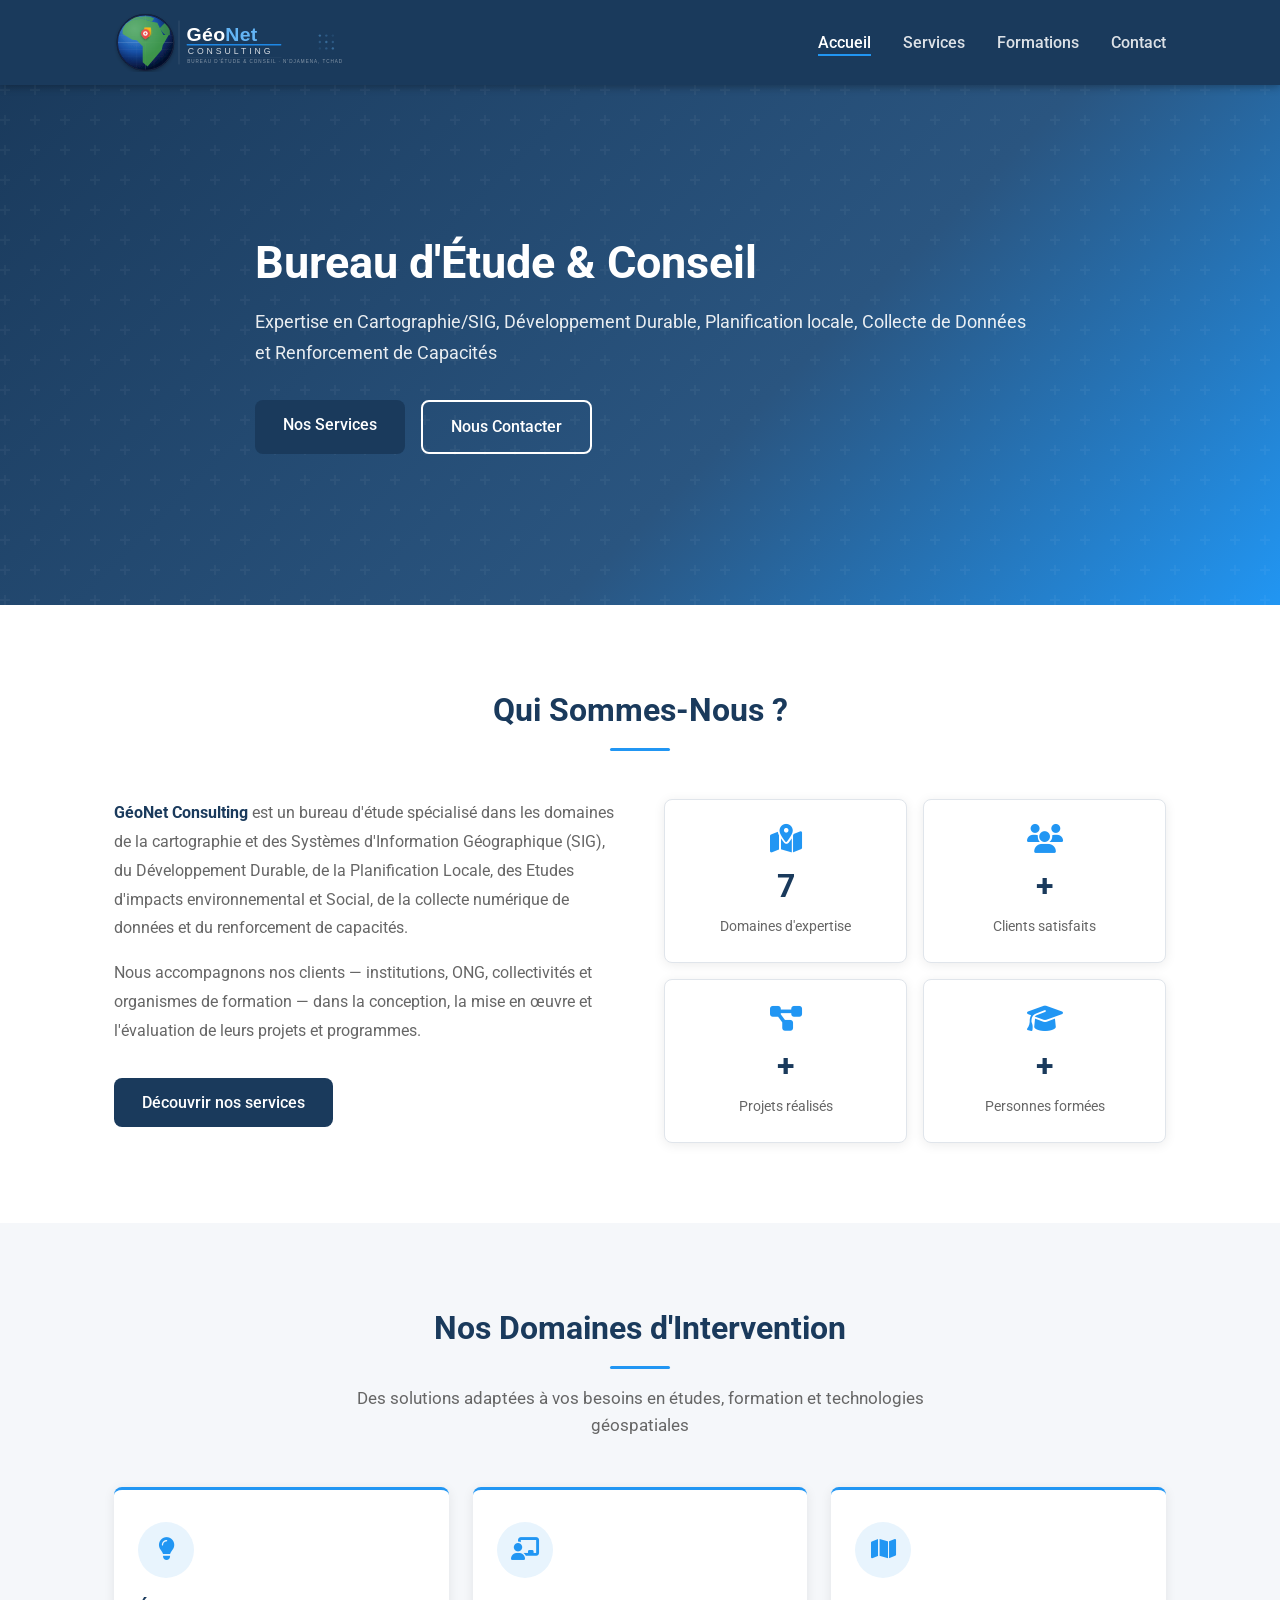
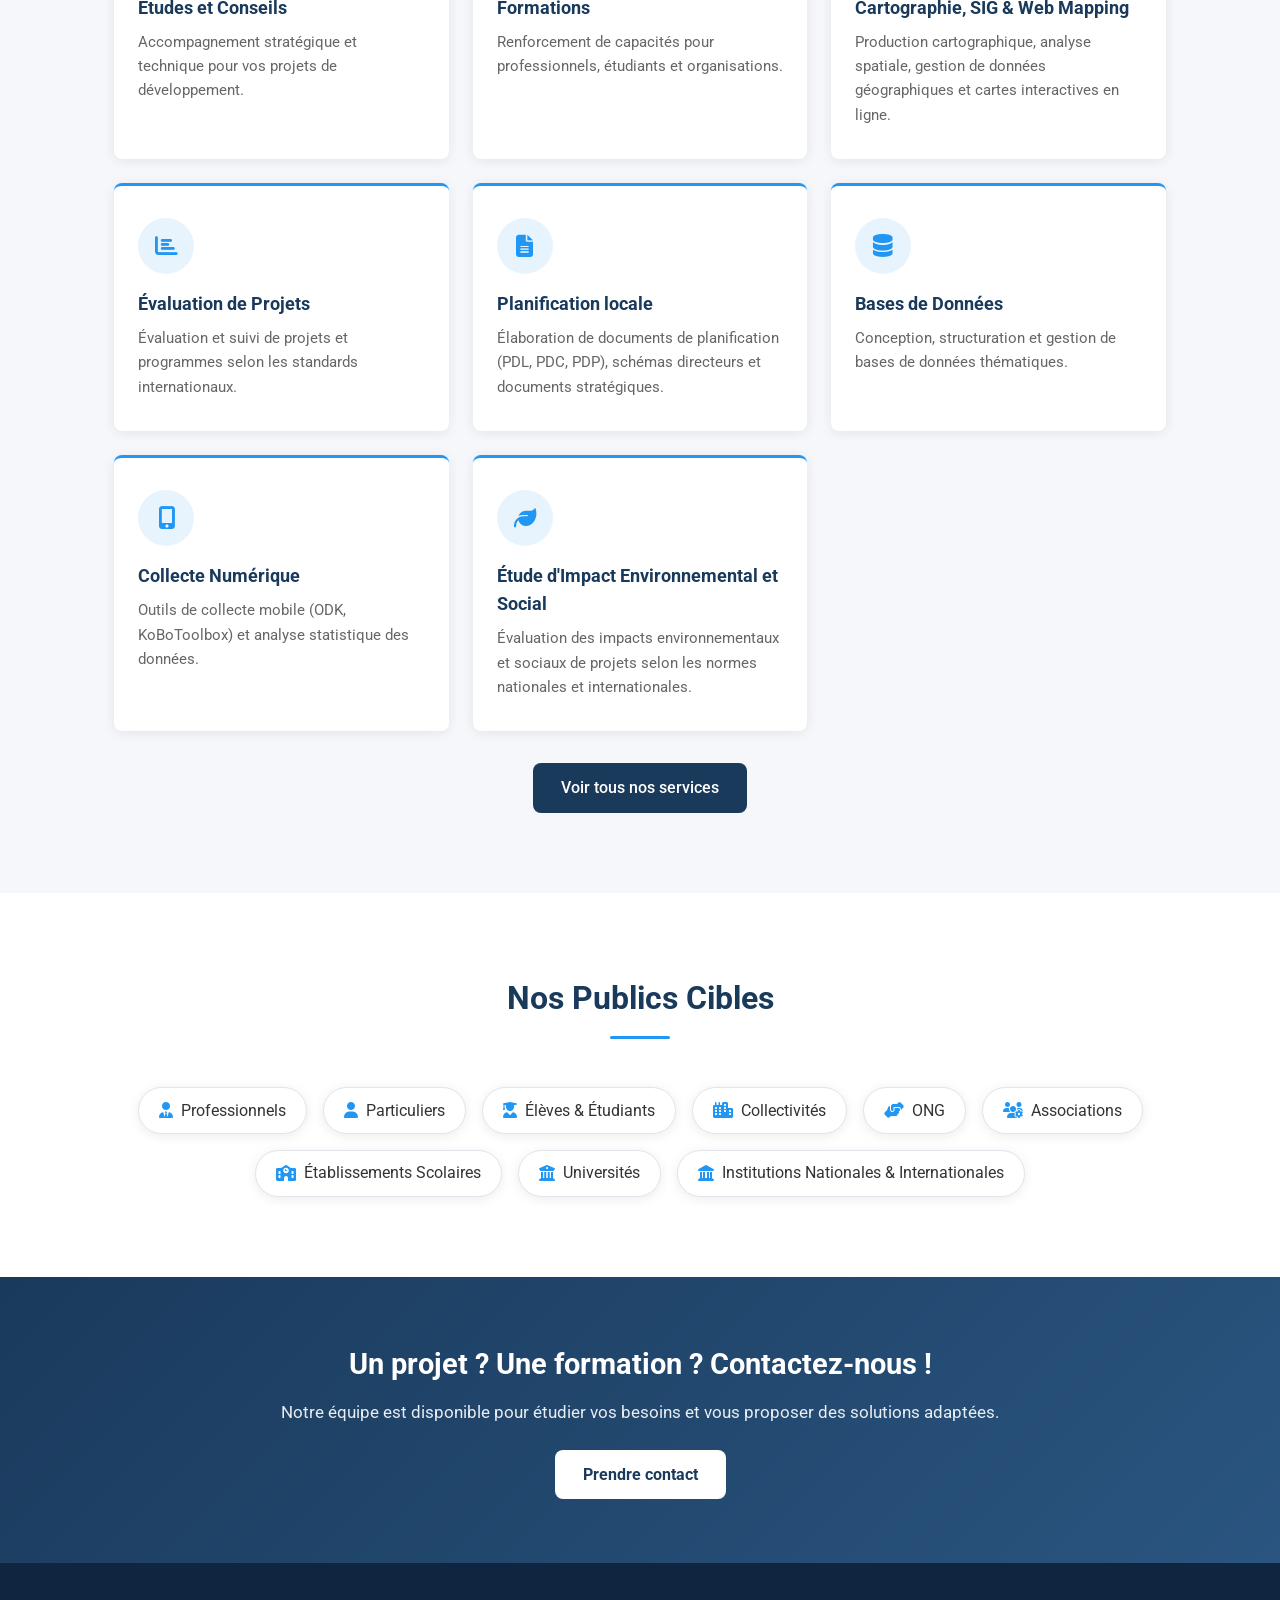
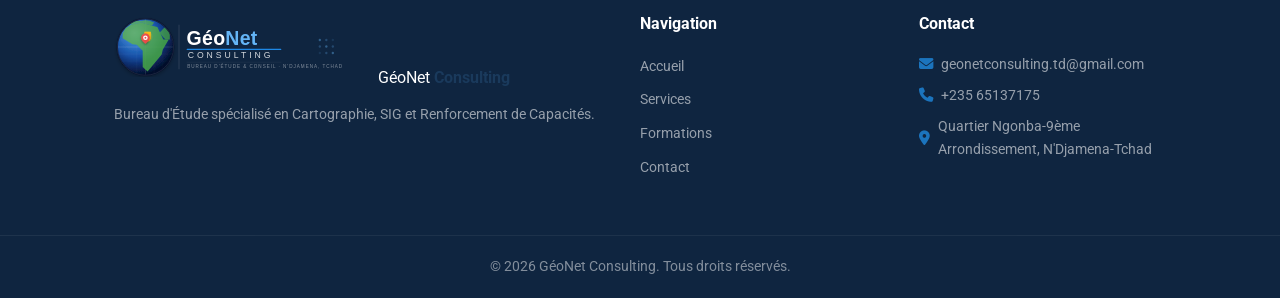
==== index.html @ 871d8946 "Mise à jour site GéoNet Consulting - page contact et formulaire" ====
<!DOCTYPE html>
<html lang="fr">
<head>
  <meta charset="UTF-8" />
  <meta name="viewport" content="width=device-width, initial-scale=1.0" />
  <title>GéoNet Consulting – Bureau d'Étude</title>
  <link rel="stylesheet" href="css/style.css" />
  <link href="https://fonts.googleapis.com/css2?family=Roboto:wght@300;400;500;700&display=swap" rel="stylesheet" />
  <link rel="stylesheet" href="https://cdnjs.cloudflare.com/ajax/libs/font-awesome/6.4.0/css/all.min.css" />
</head>
<body>

  <!-- BARRE DE NAVIGATION -->
  <nav class="navbar">
    <div class="container nav-inner">
      <a href="index.html" class="logo">
        <img src="images/GeoNet_Consulting_Banner.svg" alt="GéoNet Consulting" class="logo-img" />
        <span class="logo-text">GéoNet <strong>Consulting</strong></span>
      </a>
      <button class="nav-toggle" id="navToggle" aria-label="Menu">
        <i class="fas fa-bars"></i>
      </button>
      <ul class="nav-links" id="navLinks">
        <li><a href="index.html" class="active">Accueil</a></li>
        <li><a href="services.html">Services</a></li>
        <li><a href="formations.html">Formations</a></li>
        <li><a href="contact.html">Contact</a></li>
      </ul>
    </div>
  </nav>

  <!-- SECTION HÉRO -->
  <header class="hero">
    <div class="hero-overlay"></div>
    <div class="container hero-content">
      <h1>Bureau d'Étude &amp; Conseil</h1>
      <p class="hero-subtitle">Expertise en Cartographie/SIG, Développement Durable, Planification locale, Collecte de Données<br>et Renforcement de Capacités</p>
      <div class="hero-buttons">
        <a href="services.html" class="btn btn-primary">Nos Services</a>
        <a href="contact.html" class="btn btn-outline">Nous Contacter</a>
      </div>
    </div>
  </header>

  <!-- SECTION À PROPOS -->
  <section class="section about">
    <div class="container">
      <div class="section-header">
        <h2>Qui Sommes-Nous ?</h2>
        <div class="section-divider"></div>
      </div>
      <div class="about-grid">
        <div class="about-text">
          <p><strong>GéoNet Consulting</strong> est un bureau d'étude spécialisé dans les domaines de la cartographie et des Systèmes d'Information Géographique (SIG), du Développement Durable, de la Planification Locale, des Etudes d'impacts environnemental et Social, de la collecte numérique de données et du renforcement de capacités.</p>
          <p>Nous accompagnons nos clients — institutions, ONG, collectivités et organismes de formation — dans la conception, la mise en œuvre et l'évaluation de leurs projets et programmes.</p>
          <a href="services.html" class="btn btn-primary" style="margin-top:1rem;">Découvrir nos services</a>
        </div>
        <div class="about-stats">
          <div class="stat-card">
            <i class="fas fa-map-marked-alt"></i>
            <span class="stat-number">7</span>
            <span class="stat-label">Domaines d'expertise</span>
          </div>
          <div class="stat-card">
            <i class="fas fa-users"></i>
            <span class="stat-number">+</span>
            <span class="stat-label">Clients satisfaits</span>
          </div>
          <div class="stat-card">
            <i class="fas fa-project-diagram"></i>
            <span class="stat-number">+</span>
            <span class="stat-label">Projets réalisés</span>
          </div>
          <div class="stat-card">
            <i class="fas fa-graduation-cap"></i>
            <span class="stat-number">+</span>
            <span class="stat-label">Personnes formées</span>
          </div>
        </div>
      </div>
    </div>
  </section>

  <!-- SECTION SERVICES RÉSUMÉ -->
  <section class="section services-preview bg-light">
    <div class="container">
      <div class="section-header">
        <h2>Nos Domaines d'Intervention</h2>
        <div class="section-divider"></div>
        <p class="section-desc">Des solutions adaptées à vos besoins en études, formation et technologies géospatiales</p>
      </div>
      <div class="services-grid">
        <div class="service-card">
          <div class="service-icon"><i class="fas fa-lightbulb"></i></div>
          <h3>Études et Conseils</h3>
          <p>Accompagnement stratégique et technique pour vos projets de développement.</p>
        </div>
        <div class="service-card">
          <div class="service-icon"><i class="fas fa-chalkboard-teacher"></i></div>
          <h3>Formations</h3>
          <p>Renforcement de capacités pour professionnels, étudiants et organisations.</p>
        </div>
        <div class="service-card">
          <div class="service-icon"><i class="fas fa-map"></i></div>
          <h3>Cartographie, SIG &amp; Web Mapping</h3>
          <p>Production cartographique, analyse spatiale, gestion de données géographiques et cartes interactives en ligne.</p>
        </div>
        <div class="service-card">
          <div class="service-icon"><i class="fas fa-chart-bar"></i></div>
          <h3>Évaluation de Projets</h3>
          <p>Évaluation et suivi de projets et programmes selon les standards internationaux.</p>
        </div>
        <div class="service-card">
          <div class="service-icon"><i class="fas fa-file-alt"></i></div>
          <h3>Planification locale</h3>
          <p>Élaboration de documents de planification (PDL, PDC, PDP), schémas directeurs et documents stratégiques.</p>
        </div>
        <div class="service-card">
          <div class="service-icon"><i class="fas fa-database"></i></div>
          <h3>Bases de Données</h3>
          <p>Conception, structuration et gestion de bases de données thématiques.</p>
        </div>
        <div class="service-card">
          <div class="service-icon"><i class="fas fa-mobile-alt"></i></div>
          <h3>Collecte Numérique</h3>
          <p>Outils de collecte mobile (ODK, KoBoToolbox) et analyse statistique des données.</p>
        </div>
        <div class="service-card">
          <div class="service-icon"><i class="fas fa-leaf"></i></div>
          <h3>Étude d'Impact Environnemental et Social</h3>
          <p>Évaluation des impacts environnementaux et sociaux de projets selon les normes nationales et internationales.</p>
        </div>
      </div>
      <div style="text-align:center; margin-top:2rem;">
        <a href="services.html" class="btn btn-primary">Voir tous nos services</a>
      </div>
    </div>
  </section>

  <!-- SECTION PUBLICS CIBLES -->
  <section class="section targets">
    <div class="container">
      <div class="section-header">
        <h2>Nos Publics Cibles</h2>
        <div class="section-divider"></div>
      </div>
      <div class="targets-grid">
        <div class="target-item"><i class="fas fa-user-tie"></i><span>Professionnels</span></div>
        <div class="target-item"><i class="fas fa-user"></i><span>Particuliers</span></div>
        <div class="target-item"><i class="fas fa-user-graduate"></i><span>Élèves &amp; Étudiants</span></div>
        <div class="target-item"><i class="fas fa-city"></i><span>Collectivités</span></div>
        <div class="target-item"><i class="fas fa-hands-helping"></i><span>ONG</span></div>
        <div class="target-item"><i class="fas fa-users-cog"></i><span>Associations</span></div>
        <div class="target-item"><i class="fas fa-school"></i><span>Établissements Scolaires</span></div>
        <div class="target-item"><i class="fas fa-university"></i><span>Universités</span></div>
        <div class="target-item"><i class="fas fa-landmark"></i><span>Institutions Nationales &amp; Internationales</span></div>
      </div>
    </div>
  </section>

  <!-- APPEL À L'ACTION -->
  <section class="cta-section">
    <div class="container">
      <h2>Un projet ? Une formation ? Contactez-nous !</h2>
      <p>Notre équipe est disponible pour étudier vos besoins et vous proposer des solutions adaptées.</p>
      <a href="contact.html" class="btn btn-white">Prendre contact</a>
    </div>
  </section>

  <!-- PIED DE PAGE -->
  <footer class="footer">
    <div class="container footer-inner">
      <div class="footer-brand">
        <img src="images/GeoNet_Consulting_Banner.svg" alt="GéoNet Consulting" class="logo-img" />
        <span class="logo-text" style="color:white;">GéoNet <strong>Consulting</strong></span>
        <p>Bureau d'Étude spécialisé en Cartographie, SIG et Renforcement de Capacités.</p>
      </div>
      <div class="footer-links">
        <h4>Navigation</h4>
        <ul>
          <li><a href="index.html">Accueil</a></li>
          <li><a href="services.html">Services</a></li>
          <li><a href="formations.html">Formations</a></li>
          <li><a href="contact.html">Contact</a></li>
        </ul>
      </div>
      <div class="footer-contact">
        <h4>Contact</h4>
        <p><i class="fas fa-envelope"></i> geonetconsulting.td@gmail.com</p>
        <p><i class="fas fa-phone"></i> +235 65137175</p>
        <p><i class="fas fa-map-marker-alt"></i> Quartier Ngonba-9ème Arrondissement, N'Djamena-Tchad</p>
      </div>
    </div>
    <div class="footer-bottom">
      <p>&copy; 2026 GéoNet Consulting. Tous droits réservés.</p>
    </div>
  </footer>

  <script src="js/main.js"></script>
</body>
</html>
---- css/style.css ----
/* ========================
   VARIABLES & RESET
======================== */
:root {
  --primary: #1a3a5c;
  --primary-light: #2a5580;
  --accent: #2196f3;
  --text: #333;
  --text-light: #666;
  --bg-light: #f5f7fa;
  --white: #ffffff;
  --border: #e0e5eb;
  --shadow: 0 2px 12px rgba(0,0,0,0.08);
  --radius: 8px;
  --transition: 0.3s ease;
}

* { margin: 0; padding: 0; box-sizing: border-box; }

body {
  font-family: 'Roboto', sans-serif;
  color: var(--text);
  line-height: 1.6;
}

a { text-decoration: none; color: inherit; }
ul { list-style: none; }
img { max-width: 100%; }

.container {
  max-width: 1100px;
  margin: 0 auto;
  padding: 0 1.5rem;
}

.section { padding: 5rem 0; }
.bg-light { background: var(--bg-light); }

/* ========================
   BOUTONS
======================== */
.btn {
  display: inline-block;
  padding: 0.75rem 1.75rem;
  border-radius: var(--radius);
  font-weight: 500;
  transition: all var(--transition);
  cursor: pointer;
  border: none;
  font-size: 1rem;
}

.btn-primary {
  background: var(--primary);
  color: var(--white);
}
.btn-primary:hover { background: var(--primary-light); transform: translateY(-2px); }

.btn-outline {
  background: transparent;
  color: var(--white);
  border: 2px solid var(--white);
}
.btn-outline:hover { background: var(--white); color: var(--primary); }

.btn-white {
  background: var(--white);
  color: var(--primary);
  font-weight: 700;
}
.btn-white:hover { background: var(--bg-light); transform: translateY(-2px); }

.btn-sm { padding: 0.5rem 1.25rem; font-size: 0.9rem; }
.btn-full { width: 100%; text-align: center; }

/* ========================
   NAVBAR
======================== */
.navbar {
  position: sticky;
  top: 0;
  z-index: 100;
  background: var(--primary);
  box-shadow: 0 2px 8px rgba(0,0,0,0.3);
}

.nav-inner {
  display: flex;
  align-items: center;
  justify-content: space-between;
  height: 85px;
}

.logo {
  display: flex;
  align-items: center;
  gap: 0.5rem;
  font-size: 1.2rem;
  color: var(--primary);
}

.logo-icon { font-size: 1.5rem; color: var(--accent); }
.logo .logo-text { display: none; }
.logo-img {
  width: 260px;
  height: 72px;
  object-fit: contain;
  object-position: left center;
  flex-shrink: 0;
}
.logo-text strong { color: var(--primary); }

.nav-links {
  display: flex;
  gap: 2rem;
}

.nav-links a {
  color: rgba(255,255,255,0.85);
  font-weight: 500;
  transition: color var(--transition);
  position: relative;
  padding-bottom: 4px;
}

.nav-links a::after {
  content: '';
  position: absolute;
  bottom: 0; left: 0;
  width: 0; height: 2px;
  background: var(--accent);
  transition: width var(--transition);
}

.nav-links a:hover::after,
.nav-links a.active::after { width: 100%; }
.nav-links a:hover,
.nav-links a.active { color: var(--white); }

.nav-toggle {
  display: none;
  background: none;
  border: none;
  font-size: 1.4rem;
  color: var(--white);
  cursor: pointer;
}

/* ========================
   HÉRO
======================== */
.hero {
  position: relative;
  min-height: 520px;
  background: linear-gradient(135deg, var(--primary) 0%, var(--primary-light) 60%, var(--accent) 100%);
  display: flex;
  align-items: center;
}

.hero-overlay {
  position: absolute;
  inset: 0;
  background: url("data:image/svg+xml,%3Csvg width='60' height='60' viewBox='0 0 60 60' xmlns='http://www.w3.org/2000/svg'%3E%3Cg fill='none' fill-rule='evenodd'%3E%3Cg fill='%23ffffff' fill-opacity='0.04'%3E%3Cpath d='M36 34v-4h-2v4h-4v2h4v4h2v-4h4v-2h-4zm0-30V0h-2v4h-4v2h4v4h2V6h4V4h-4zM6 34v-4H4v4H0v2h4v4h2v-4h4v-2H6zM6 4V0H4v4H0v2h4v4h2V6h4V4H6z'/%3E%3C/g%3E%3C/g%3E%3C/svg%3E");
}

.hero-content {
  position: relative;
  z-index: 1;
  color: var(--white);
  padding: 4rem 0;
}

.hero-content h1 {
  font-size: 2.8rem;
  font-weight: 700;
  margin-bottom: 1rem;
  line-height: 1.2;
}

.hero-subtitle {
  font-size: 1.15rem;
  opacity: 0.9;
  margin-bottom: 2rem;
  line-height: 1.7;
}

.hero-buttons { display: flex; gap: 1rem; flex-wrap: wrap; }

/* ========================
   SECTION HEADER
======================== */
.section-header {
  text-align: center;
  margin-bottom: 3rem;
}

.section-header h2 {
  font-size: 2rem;
  color: var(--primary);
  margin-bottom: 0.75rem;
}

.section-divider {
  width: 60px;
  height: 3px;
  background: var(--accent);
  margin: 0 auto 1rem;
  border-radius: 2px;
}

.section-desc {
  color: var(--text-light);
  max-width: 600px;
  margin: 0 auto;
  font-size: 1.05rem;
}

/* ========================
   À PROPOS
======================== */
.about-grid {
  display: grid;
  grid-template-columns: 1fr 1fr;
  gap: 3rem;
  align-items: start;
}

.about-text p { margin-bottom: 1rem; color: var(--text-light); line-height: 1.8; }
.about-text strong { color: var(--primary); }

.about-stats {
  display: grid;
  grid-template-columns: 1fr 1fr;
  gap: 1rem;
}

.stat-card {
  background: var(--white);
  border: 1px solid var(--border);
  border-radius: var(--radius);
  padding: 1.5rem;
  text-align: center;
  box-shadow: var(--shadow);
  transition: transform var(--transition);
}

.stat-card:hover { transform: translateY(-4px); }

.stat-card i {
  font-size: 1.8rem;
  color: var(--accent);
  margin-bottom: 0.5rem;
}

.stat-number {
  display: block;
  font-size: 2rem;
  font-weight: 700;
  color: var(--primary);
}

.stat-label {
  display: block;
  font-size: 0.85rem;
  color: var(--text-light);
  margin-top: 0.25rem;
}

/* ========================
   SERVICES GRID
======================== */
.services-grid {
  display: grid;
  grid-template-columns: repeat(auto-fill, minmax(280px, 1fr));
  gap: 1.5rem;
}

.service-card {
  background: var(--white);
  border-radius: var(--radius);
  padding: 2rem 1.5rem;
  box-shadow: var(--shadow);
  border-top: 3px solid var(--accent);
  transition: transform var(--transition), box-shadow var(--transition);
}

.service-card:hover {
  transform: translateY(-6px);
  box-shadow: 0 8px 24px rgba(0,0,0,0.12);
}

.service-icon {
  width: 56px;
  height: 56px;
  background: #e8f4fd;
  border-radius: 50%;
  display: flex;
  align-items: center;
  justify-content: center;
  margin-bottom: 1rem;
}

.service-icon i { font-size: 1.4rem; color: var(--accent); }

.service-card h3 {
  font-size: 1.1rem;
  color: var(--primary);
  margin-bottom: 0.5rem;
}

.service-card p { color: var(--text-light); font-size: 0.95rem; }

/* ========================
   PUBLICS CIBLES
======================== */
.targets-grid {
  display: flex;
  flex-wrap: wrap;
  gap: 1rem;
  justify-content: center;
}

.target-item {
  display: flex;
  align-items: center;
  gap: 0.5rem;
  background: var(--white);
  border: 1px solid var(--border);
  border-radius: 30px;
  padding: 0.6rem 1.25rem;
  box-shadow: var(--shadow);
  transition: all var(--transition);
}

.target-item:hover {
  background: var(--primary);
  color: var(--white);
  border-color: var(--primary);
}

.target-item i { color: var(--accent); font-size: 1rem; }
.target-item:hover i { color: var(--white); }

/* ========================
   CTA SECTION
======================== */
.cta-section {
  background: linear-gradient(135deg, var(--primary), var(--primary-light));
  color: var(--white);
  padding: 4rem 0;
  text-align: center;
}

.cta-section h2 { font-size: 1.8rem; margin-bottom: 0.75rem; }
.cta-section p { opacity: 0.9; margin-bottom: 1.5rem; font-size: 1.05rem; }

/* ========================
   PAGE BANNER
======================== */
.page-banner {
  background: linear-gradient(135deg, var(--primary), var(--primary-light));
  color: var(--white);
  padding: 3rem 0;
  text-align: center;
}

.page-banner h1 { font-size: 2.2rem; margin-bottom: 0.5rem; }
.page-banner p { opacity: 0.85; font-size: 1.05rem; }

/* ========================
   SERVICES DÉTAIL
======================== */
.service-detail {
  display: grid;
  grid-template-columns: 80px 1fr;
  gap: 2rem;
  align-items: start;
  background: var(--white);
  border-radius: var(--radius);
  padding: 2.5rem;
  margin-bottom: 1.5rem;
  box-shadow: var(--shadow);
  border-left: 4px solid var(--accent);
}

.service-detail-icon {
  width: 60px;
  height: 60px;
  background: #e8f4fd;
  border-radius: 50%;
  display: flex;
  align-items: center;
  justify-content: center;
  flex-shrink: 0;
}

.service-detail-icon i { font-size: 1.6rem; color: var(--accent); }

.service-detail h2 {
  font-size: 1.3rem;
  color: var(--primary);
  margin-bottom: 0.75rem;
}

.service-detail p { color: var(--text-light); margin-bottom: 1rem; line-height: 1.7; }

.service-list { margin-top: 0.5rem; }

.service-list li {
  display: flex;
  align-items: center;
  gap: 0.5rem;
  padding: 0.25rem 0;
  color: var(--text-light);
  font-size: 0.95rem;
}

.service-list li i { color: var(--accent); font-size: 0.8rem; }

/* ========================
   FORMATIONS
======================== */
.formations-grid {
  display: grid;
  grid-template-columns: repeat(auto-fill, minmax(300px, 1fr));
  gap: 1.5rem;
}

.formation-card {
  background: var(--white);
  border-radius: var(--radius);
  box-shadow: var(--shadow);
  overflow: hidden;
  display: flex;
  flex-direction: column;
  transition: transform var(--transition);
}

.formation-card:hover { transform: translateY(-4px); }

.formation-header {
  background: var(--primary);
  color: var(--white);
  padding: 1.5rem;
}

.formation-header i { font-size: 1.5rem; margin-bottom: 0.5rem; display: block; }
.formation-header h3 { font-size: 1.05rem; margin-bottom: 0.5rem; }

.badge {
  display: inline-block;
  background: rgba(255,255,255,0.2);
  padding: 0.2rem 0.6rem;
  border-radius: 12px;
  font-size: 0.75rem;
}

.formation-body {
  padding: 1.5rem;
  flex: 1;
}

.formation-body p { color: var(--text-light); font-size: 0.95rem; margin-bottom: 1rem; }

.formation-body ul li {
  display: flex;
  align-items: center;
  gap: 0.5rem;
  color: var(--text-light);
  font-size: 0.9rem;
  padding: 0.2rem 0;
}

.formation-body ul li i { color: var(--accent); width: 14px; }
.formation-card .btn { margin: 0 1.5rem 1.5rem; }

/* ========================
   AVANTAGES
======================== */
.avantages-grid {
  display: grid;
  grid-template-columns: repeat(auto-fill, minmax(220px, 1fr));
  gap: 1.5rem;
}

.avantage-card {
  background: var(--white);
  border-radius: var(--radius);
  padding: 2rem 1.5rem;
  text-align: center;
  box-shadow: var(--shadow);
}

.avantage-card i {
  font-size: 2rem;
  color: var(--accent);
  margin-bottom: 1rem;
}

.avantage-card h3 {
  color: var(--primary);
  font-size: 1rem;
  margin-bottom: 0.5rem;
}

.avantage-card p { color: var(--text-light); font-size: 0.9rem; }

/* ========================
   CONTACT
======================== */
.contact-layout {
  display: grid;
  grid-template-columns: 1fr 1.6fr;
  gap: 3rem;
  align-items: start;
}

.contact-info h2,
.contact-form-wrapper h2 {
  font-size: 1.5rem;
  color: var(--primary);
  margin-bottom: 1.5rem;
}

.contact-item {
  display: flex;
  gap: 1rem;
  align-items: flex-start;
  margin-bottom: 1.5rem;
}

.contact-item-icon {
  width: 44px;
  height: 44px;
  background: #e8f4fd;
  border-radius: 50%;
  display: flex;
  align-items: center;
  justify-content: center;
  flex-shrink: 0;
}

.contact-item-icon i { color: var(--accent); }
.contact-item h4 { font-size: 0.9rem; color: var(--primary); margin-bottom: 0.2rem; }
.contact-item p { color: var(--text-light); font-size: 0.95rem; }

.social-links h4 { color: var(--primary); margin-bottom: 0.75rem; }
.social-icons { display: flex; gap: 0.75rem; }

.social-icon {
  width: 40px;
  height: 40px;
  background: var(--primary);
  color: var(--white);
  border-radius: 50%;
  display: flex;
  align-items: center;
  justify-content: center;
  transition: background var(--transition);
}

.social-icon:hover { background: var(--accent); }

/* Formulaire */
.contact-form { display: flex; flex-direction: column; gap: 1rem; }

.form-row {
  display: grid;
  grid-template-columns: 1fr 1fr;
  gap: 1rem;
}

.form-group { display: flex; flex-direction: column; gap: 0.35rem; }
.form-group label { font-size: 0.9rem; font-weight: 500; color: var(--primary); }

.form-group input,
.form-group select,
.form-group textarea {
  padding: 0.7rem 1rem;
  border: 1px solid var(--border);
  border-radius: var(--radius);
  font-size: 0.95rem;
  font-family: 'Roboto', sans-serif;
  color: var(--text);
  transition: border-color var(--transition);
}

.form-group input:focus,
.form-group select:focus,
.form-group textarea:focus {
  outline: none;
  border-color: var(--accent);
}

.form-success {
  display: none;
  background: #d4edda;
  color: #155724;
  padding: 1rem;
  border-radius: var(--radius);
  font-size: 0.95rem;
  text-align: center;
}

.form-success i { margin-right: 0.5rem; }

/* ========================
   FOOTER
======================== */
.footer {
  background: #0f2540;
  color: rgba(255,255,255,0.8);
}

.footer-inner {
  display: grid;
  grid-template-columns: 2fr 1fr 1fr;
  gap: 2rem;
  padding: 3rem 1.5rem;
}

.footer-brand .logo-icon { color: var(--accent); }
.footer-brand .logo-text { color: var(--white); }
.footer-brand p { margin-top: 0.75rem; font-size: 0.9rem; opacity: 0.7; }

.footer-links h4,
.footer-contact h4 {
  color: var(--white);
  margin-bottom: 1rem;
  font-size: 1rem;
}

.footer-links ul li { margin-bottom: 0.5rem; }
.footer-links ul li a { opacity: 0.7; font-size: 0.9rem; transition: opacity var(--transition); }
.footer-links ul li a:hover { opacity: 1; }

.footer-contact p {
  display: flex;
  align-items: center;
  gap: 0.5rem;
  margin-bottom: 0.5rem;
  font-size: 0.9rem;
  opacity: 0.7;
}

.footer-contact p i { color: var(--accent); }

.footer-bottom {
  border-top: 1px solid rgba(255,255,255,0.1);
  text-align: center;
  padding: 1.25rem;
  font-size: 0.85rem;
  opacity: 0.6;
}

/* ========================
   RESPONSIVE
======================== */
@media (max-width: 900px) {
  .about-grid { grid-template-columns: 1fr; }
  .contact-layout { grid-template-columns: 1fr; }
  .footer-inner { grid-template-columns: 1fr 1fr; }
  .service-detail { grid-template-columns: 1fr; }
}

@media (max-width: 700px) {
  .nav-links {
    display: none;
    position: absolute;
    top: 85px;
    left: 0; right: 0;
    background: var(--primary);
    flex-direction: column;
    padding: 1rem 1.5rem;
    box-shadow: 0 4px 12px rgba(0,0,0,0.3);
    gap: 0;
  }

  .nav-links.open { display: flex; }
  .nav-links li { border-bottom: 1px solid rgba(255,255,255,0.15); }
  .nav-links a { display: block; padding: 0.75rem 0; }
  .nav-links a::after { display: none; }
  .nav-toggle { display: block; }

  .hero-content h1 { font-size: 2rem; }
  .hero-buttons { flex-direction: column; }
  .hero-buttons .btn { text-align: center; }

  .about-stats { grid-template-columns: 1fr 1fr; }
  .footer-inner { grid-template-columns: 1fr; }

  .form-row { grid-template-columns: 1fr; }
}
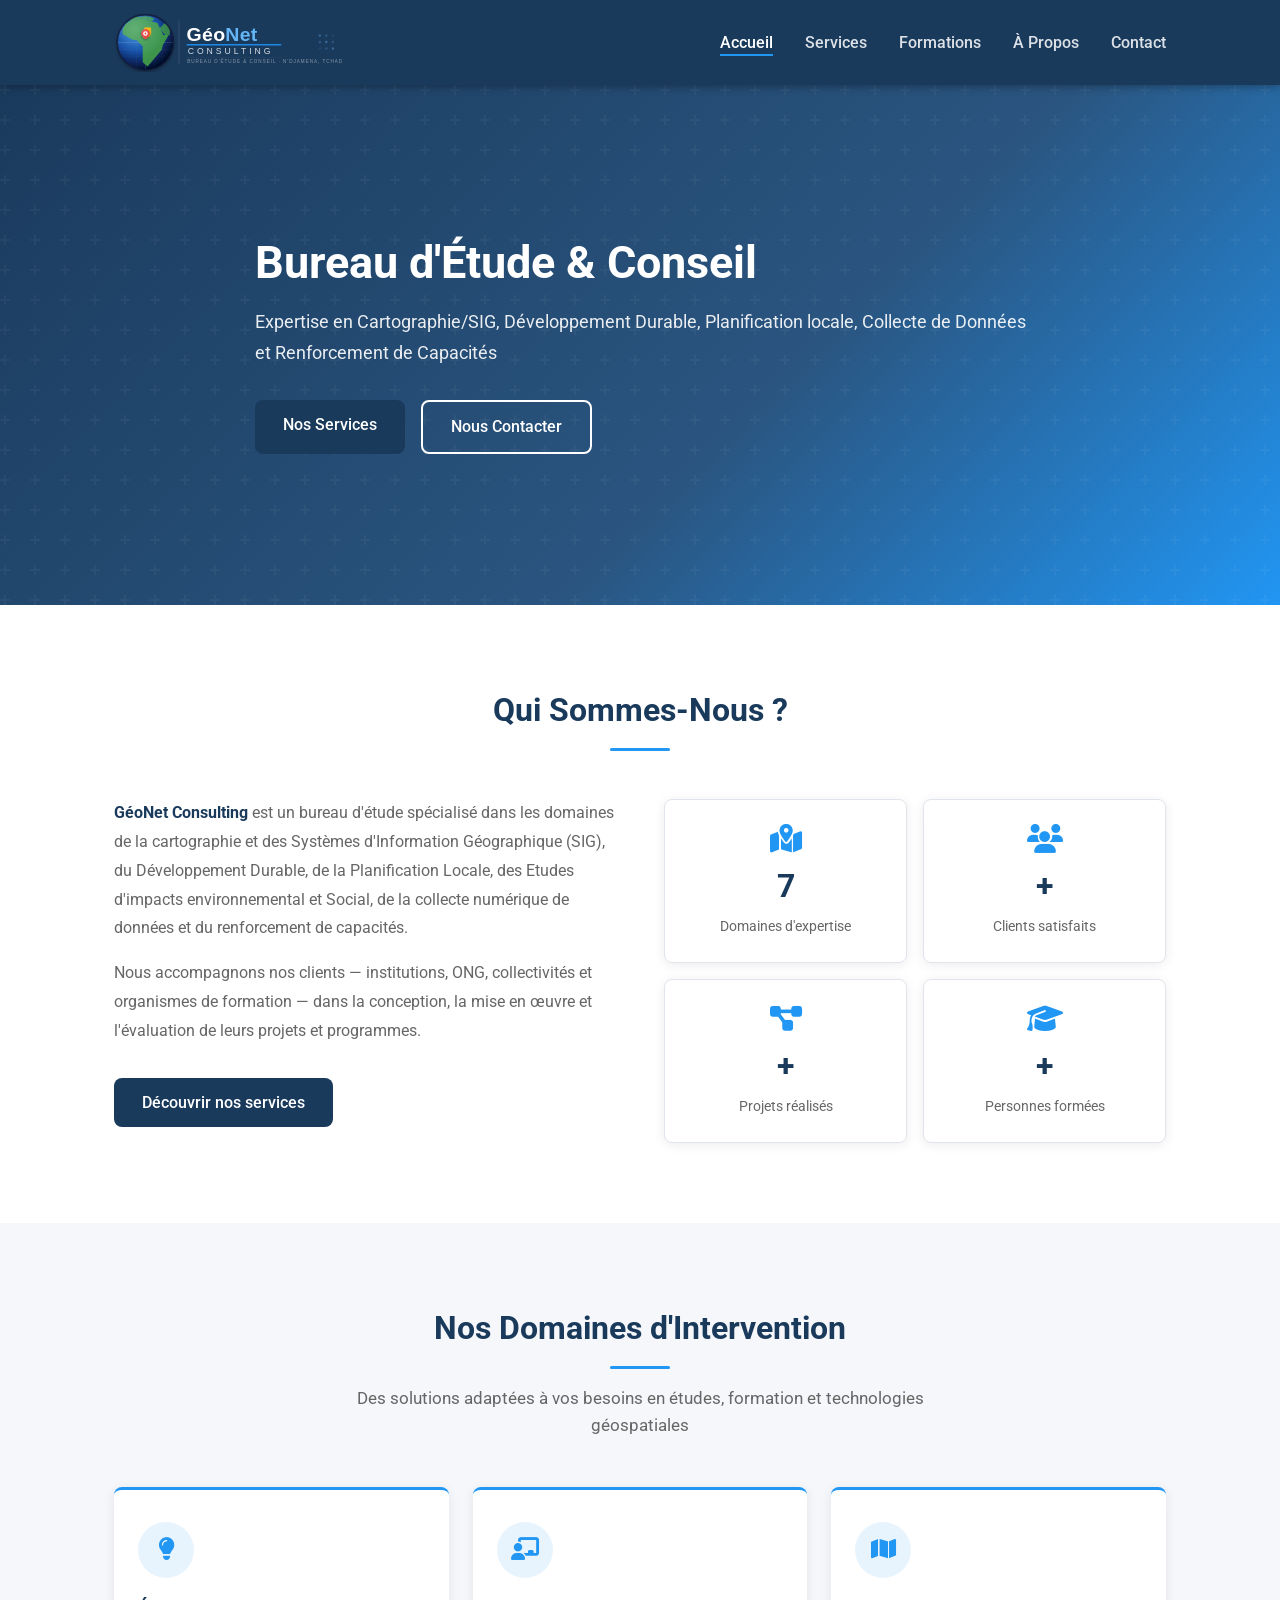
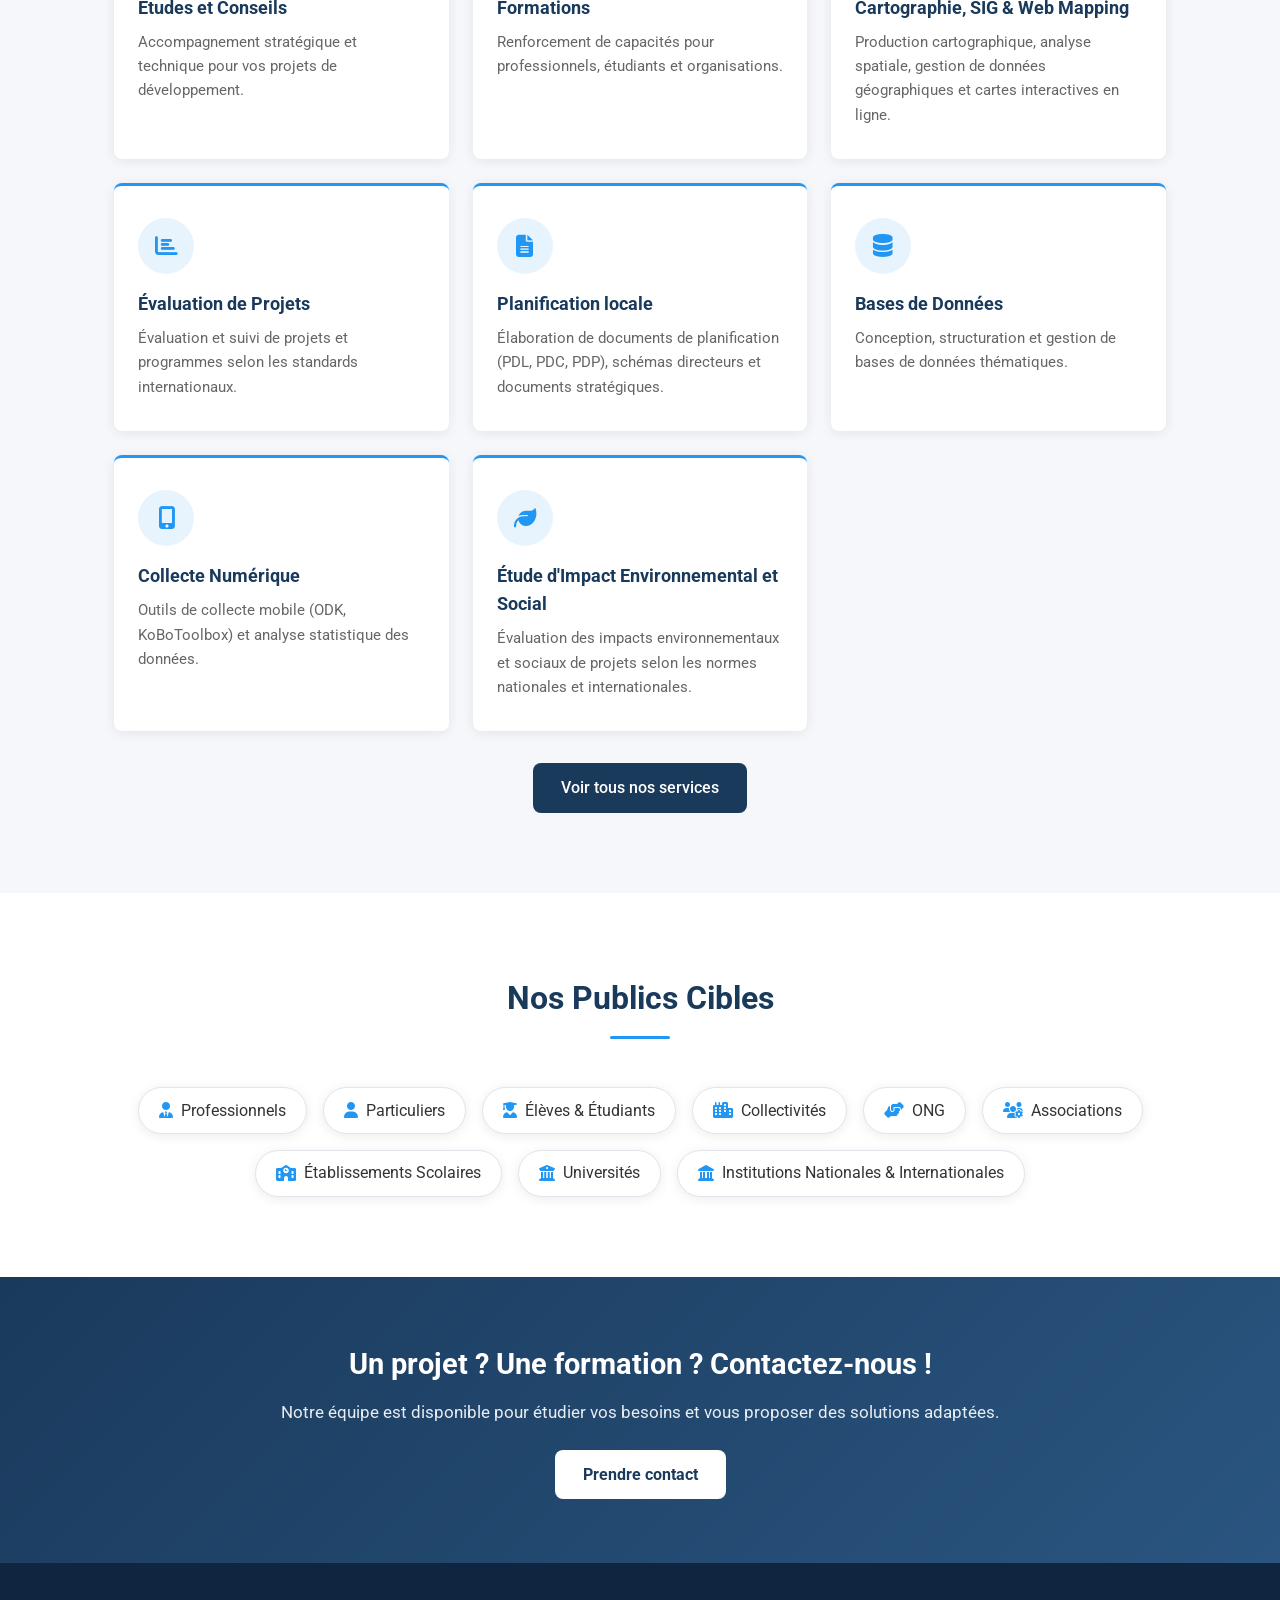
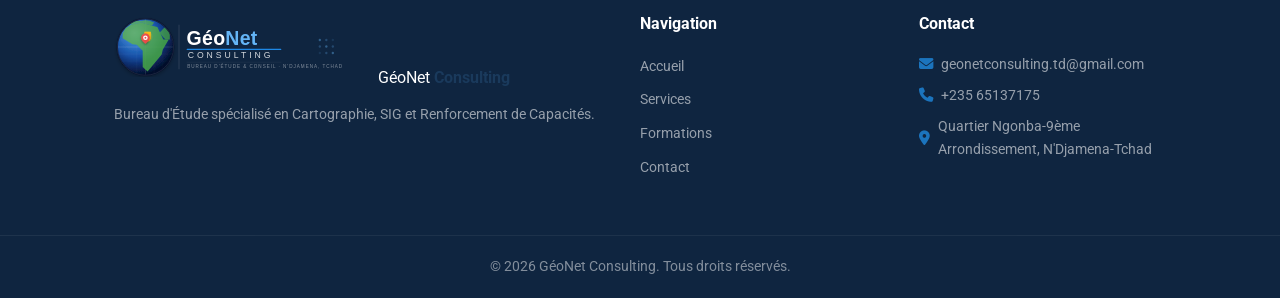
==== commit 196226d8: "Ajout page À Propos - GéoNet Consulting, mission, valeurs, fondateur" ====
--- a/index.html
+++ b/index.html
@@ -24,6 +24,7 @@
         <li><a href="index.html" class="active">Accueil</a></li>
         <li><a href="services.html">Services</a></li>
         <li><a href="formations.html">Formations</a></li>
+        <li><a href="apropos.html">À Propos</a></li>
         <li><a href="contact.html">Contact</a></li>
       </ul>
     </div>
@@ -90,7 +91,7 @@
         <p class="section-desc">Des solutions adaptées à vos besoins en études, formation et technologies géospatiales</p>
       </div>
       <div class="services-grid">
-        <div class="service-card">
+        <div class="service-card fade-in">
           <div class="service-icon"><i class="fas fa-lightbulb"></i></div>
           <h3>Études et Conseils</h3>
           <p>Accompagnement stratégique et technique pour vos projets de développement.</p>
@@ -100,32 +101,32 @@
           <h3>Formations</h3>
           <p>Renforcement de capacités pour professionnels, étudiants et organisations.</p>
         </div>
-        <div class="service-card">
+        <div class="service-card fade-in">
           <div class="service-icon"><i class="fas fa-map"></i></div>
           <h3>Cartographie, SIG &amp; Web Mapping</h3>
           <p>Production cartographique, analyse spatiale, gestion de données géographiques et cartes interactives en ligne.</p>
         </div>
-        <div class="service-card">
+        <div class="service-card fade-in">
           <div class="service-icon"><i class="fas fa-chart-bar"></i></div>
           <h3>Évaluation de Projets</h3>
           <p>Évaluation et suivi de projets et programmes selon les standards internationaux.</p>
         </div>
-        <div class="service-card">
+        <div class="service-card fade-in">
           <div class="service-icon"><i class="fas fa-file-alt"></i></div>
           <h3>Planification locale</h3>
           <p>Élaboration de documents de planification (PDL, PDC, PDP), schémas directeurs et documents stratégiques.</p>
         </div>
-        <div class="service-card">
+        <div class="service-card fade-in">
           <div class="service-icon"><i class="fas fa-database"></i></div>
           <h3>Bases de Données</h3>
           <p>Conception, structuration et gestion de bases de données thématiques.</p>
         </div>
-        <div class="service-card">
+        <div class="service-card fade-in">
           <div class="service-icon"><i class="fas fa-mobile-alt"></i></div>
           <h3>Collecte Numérique</h3>
           <p>Outils de collecte mobile (ODK, KoBoToolbox) et analyse statistique des données.</p>
         </div>
-        <div class="service-card">
+        <div class="service-card fade-in">
           <div class="service-icon"><i class="fas fa-leaf"></i></div>
           <h3>Étude d'Impact Environnemental et Social</h3>
           <p>Évaluation des impacts environnementaux et sociaux de projets selon les normes nationales et internationales.</p>
@@ -197,5 +198,43 @@
   </footer>
 
   <script src="js/main.js"></script>
+  <script>
+  var compteurs = document.querySelectorAll('.stat-number');
+  compteurs.forEach(function(el) {
+    var cible = parseInt(el.textContent);
+    if (isNaN(cible)) return;
+    var actuel = 0;
+    var pas = Math.ceil(cible / 40);
+    var intervalle = setInterval(function() {
+      actuel += pas;
+      if (actuel >= cible) {
+        actuel = cible;
+        clearInterval(intervalle);
+      }
+      el.textContent = actuel;
+    }, 40);
+  });
+    var observateur = new IntersectionObserver(function(entries) {
+    entries.forEach(function(entry) {
+      if (entry.isIntersecting) {
+        entry.target.classList.add('visible');
+      }
+    });
+  }, { threshold: 0.15 });
+
+  document.querySelectorAll('.fade-in').forEach(function(el) {
+    observateur.observe(el);
+  });
+  window.addEventListener('scroll', function() {
+    var navbar = document.querySelector('.navbar');
+    if (window.scrollY > 50) {
+      navbar.classList.add('scrolled');
+    } else {
+      navbar.classList.remove('scrolled');
+    }
+  });
+
+</script>
+
 </body>
 </html>
--- a/css/style.css
+++ b/css/style.css
@@ -691,3 +691,17 @@
 
   .form-row { grid-template-columns: 1fr; }
 }
+.fade-in {
+  opacity: 0;
+  transform: translateY(30px);
+  transition: opacity 0.6s ease, transform 0.6s ease;
+}
+
+.fade-in.visible {
+  opacity: 1;
+  transform: translateY(0);
+}
+.navbar.scrolled {
+  background: #0f2540;
+  box-shadow: 0 4px 20px rgba(0, 0, 0, 0.5);
+}
